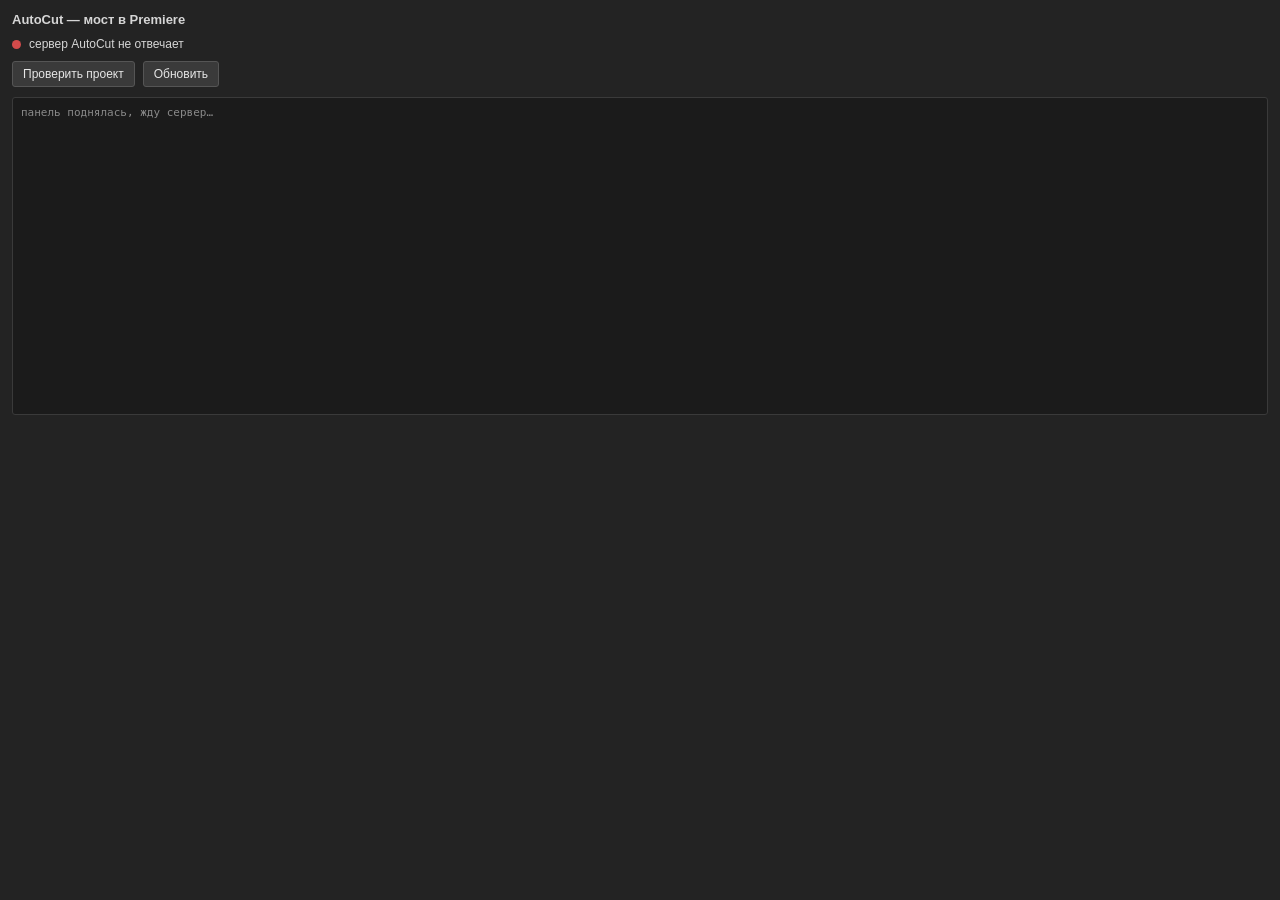
==== plugin/premiere_panel/index.html @ cd3033c9 "MCP-сервер AutoCut и мост в Premiere Pro AutoCut теперь говорит по MCP: агент (opencode, Claude Code" ====
<!DOCTYPE html>
<html>
<head>
  <meta charset="utf-8">
  <title>AutoCut</title>
  <style>
    body {
      font-family: "Adobe Clean", "Segoe UI", sans-serif;
      background: #232323; color: #d6d6d6; margin: 0; padding: 12px;
      font-size: 12px;
    }
    h1 { font-size: 13px; margin: 0 0 10px; font-weight: 600; }
    .row { display: flex; align-items: center; gap: 8px; margin-bottom: 10px; }
    .dot { width: 9px; height: 9px; border-radius: 50%; background: #7a7a7a; }
    .dot.on { background: #3ba55d; }
    .dot.off { background: #d24b4b; }
    #log {
      background: #1b1b1b; border: 1px solid #3a3a3a; border-radius: 3px;
      height: 300px; overflow-y: auto; padding: 8px;
      font-family: Consolas, monospace; font-size: 11px; white-space: pre-wrap;
    }
    .ok { color: #7fc98a; } .err { color: #e07a7a; } .dim { color: #8a8a8a; }
    button {
      background: #3a3a3a; color: #e6e6e6; border: 1px solid #555;
      border-radius: 3px; padding: 5px 10px; cursor: pointer; font-size: 12px;
    }
    button:hover { background: #4a4a4a; }
  </style>
</head>
<body>
  <h1>AutoCut — мост в Premiere</h1>
  <div class="row">
    <span class="dot" id="dot"></span>
    <span id="state">проверяю…</span>
  </div>
  <div class="row">
    <button id="btn-check">Проверить проект</button>
    <button id="btn-refresh">Обновить</button>
  </div>
  <div id="log"></div>
  <script src="panel.js"></script>
</body>
</html>
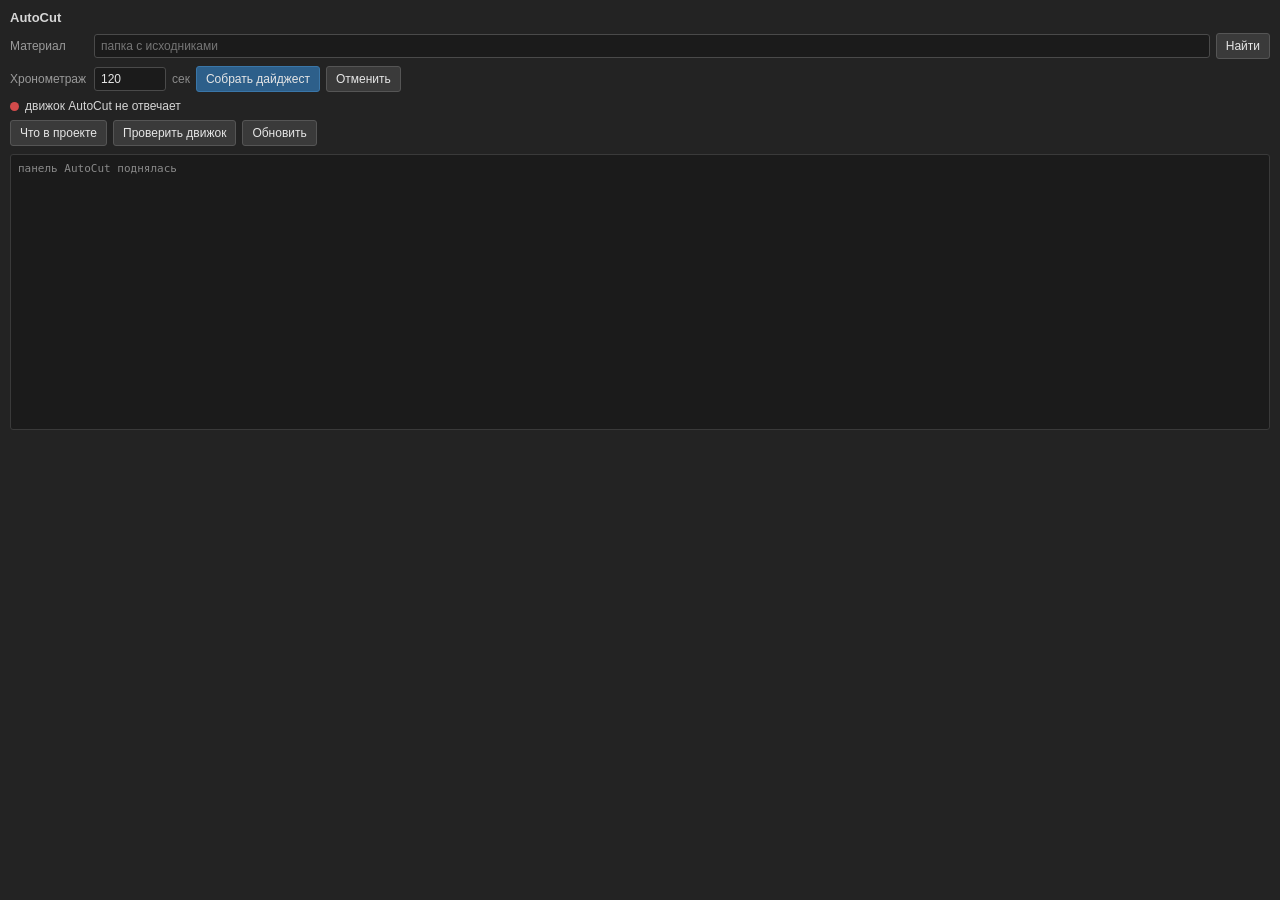
==== commit 8c4f16b1: "v1: панель Premiere, рекордер A2, очередь задач и доктор" ====
--- a/plugin/premiere_panel/index.html
+++ b/plugin/premiere_panel/index.html
@@ -1,4 +1,12 @@
 <!DOCTYPE html>
+<!--
+  Панель AutoCut для Premiere Pro.
+
+  Это интерфейс, а не мозг: тяжёлое (распознавание, описание кадров,
+  подбор) делает движок AutoCut, панель спрашивает его по HTTP и
+  показывает ход работы. Собранная рыба импортируется в проект
+  прямо отсюда — человеку не нужно ничего кликать в Premiere.
+-->
 <html>
 <head>
   <meta charset="utf-8">
@@ -6,38 +14,71 @@
   <style>
     body {
       font-family: "Adobe Clean", "Segoe UI", sans-serif;
-      background: #232323; color: #d6d6d6; margin: 0; padding: 12px;
+      background: #232323; color: #d6d6d6; margin: 0; padding: 10px;
       font-size: 12px;
     }
-    h1 { font-size: 13px; margin: 0 0 10px; font-weight: 600; }
-    .row { display: flex; align-items: center; gap: 8px; margin-bottom: 10px; }
+    h1 { font-size: 13px; margin: 0 0 8px; font-weight: 600; }
+    .row { display: flex; align-items: center; gap: 6px; margin-bottom: 7px; }
+    .row label { min-width: 78px; color: #9a9a9a; }
+    input[type=text] {
+      flex: 1; background: #1b1b1b; border: 1px solid #4a4a4a; color: #e6e6e6;
+      border-radius: 3px; padding: 4px 6px; font-size: 12px;
+    }
+    input[type=number] {
+      width: 58px; background: #1b1b1b; border: 1px solid #4a4a4a;
+      color: #e6e6e6; border-radius: 3px; padding: 4px 6px; font-size: 12px;
+    }
+    button {
+      background: #3a3a3a; color: #e6e6e6; border: 1px solid #555;
+      border-radius: 3px; padding: 5px 9px; cursor: pointer; font-size: 12px;
+    }
+    button:hover { background: #4a4a4a; }
+    button.main { background: #2d5f8a; border-color: #3a76a8; }
+    button.main:hover { background: #35709f; }
+    button:disabled { opacity: .45; cursor: default; }
     .dot { width: 9px; height: 9px; border-radius: 50%; background: #7a7a7a; }
     .dot.on { background: #3ba55d; }
     .dot.off { background: #d24b4b; }
     #log {
       background: #1b1b1b; border: 1px solid #3a3a3a; border-radius: 3px;
-      height: 300px; overflow-y: auto; padding: 8px;
+      height: 260px; overflow-y: auto; padding: 7px; margin-top: 8px;
       font-family: Consolas, monospace; font-size: 11px; white-space: pre-wrap;
     }
     .ok { color: #7fc98a; } .err { color: #e07a7a; } .dim { color: #8a8a8a; }
-    button {
-      background: #3a3a3a; color: #e6e6e6; border: 1px solid #555;
-      border-radius: 3px; padding: 5px 10px; cursor: pointer; font-size: 12px;
-    }
-    button:hover { background: #4a4a4a; }
+    .hint { color: #8a8a8a; margin: 4px 0 8px; }
   </style>
 </head>
 <body>
-  <h1>AutoCut — мост в Premiere</h1>
+  <h1>AutoCut</h1>
+
+  <div class="row">
+    <label>Материал</label>
+    <input type="text" id="folder" placeholder="папка с исходниками" />
+    <button id="btn-find">Найти</button>
+  </div>
+
+  <div class="row">
+    <label>Хронометраж</label>
+    <input type="number" id="target" value="120" />
+    <span class="dim">сек</span>
+    <button id="btn-digest" class="main">Собрать дайджест</button>
+    <button id="btn-cancel">Отменить</button>
+  </div>
+
   <div class="row">
     <span class="dot" id="dot"></span>
-    <span id="state">проверяю…</span>
+    <span id="state">проверяю движок…</span>
   </div>
+
   <div class="row">
-    <button id="btn-check">Проверить проект</button>
+    <button id="btn-check">Что в проекте</button>
+    <button id="btn-doctor">Проверить движок</button>
     <button id="btn-refresh">Обновить</button>
   </div>
+
+  <div class="hint" id="parts"></div>
   <div id="log"></div>
+
   <script src="panel.js"></script>
 </body>
 </html>
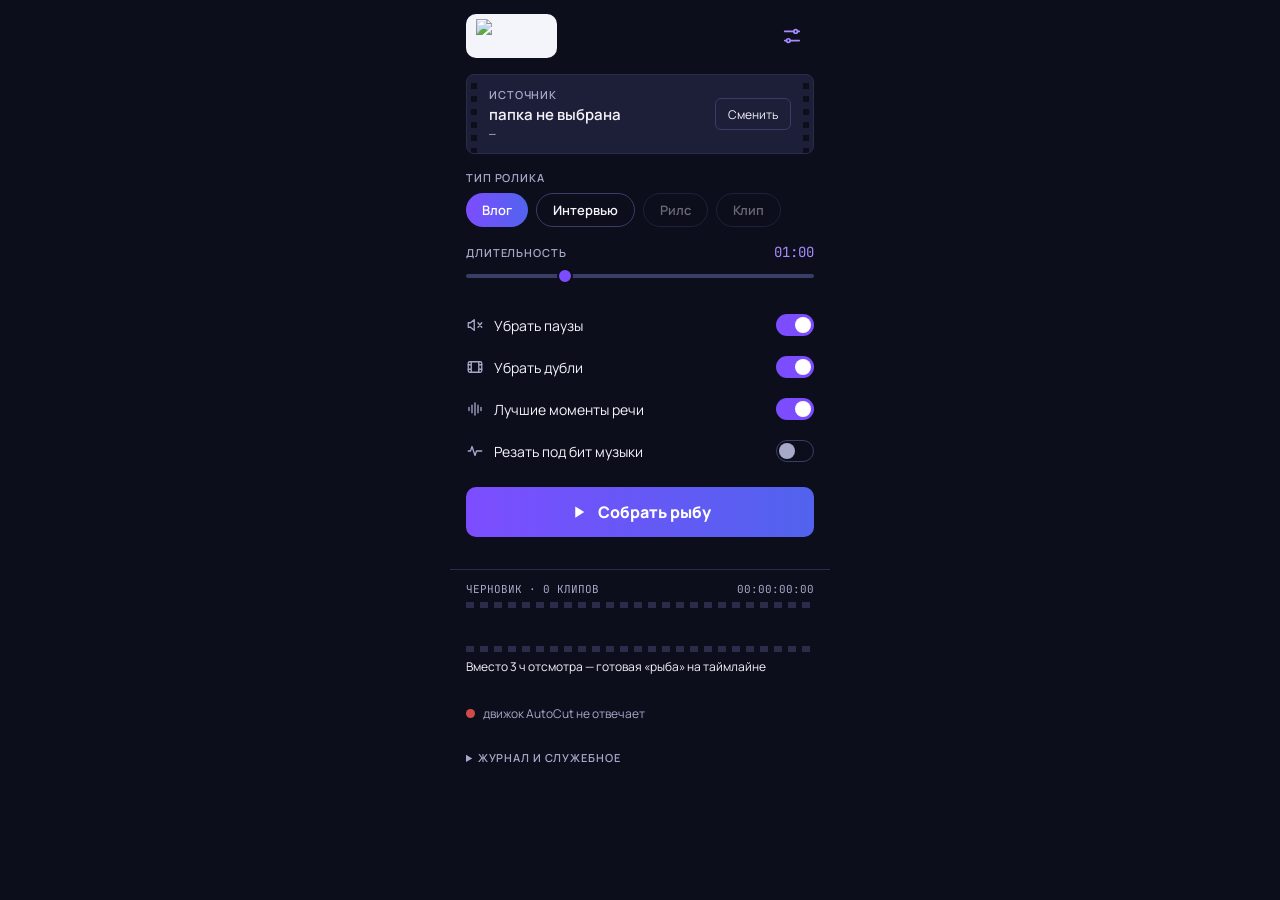
==== commit b744603e: "panel: new look from the brand mockup, live data, working toggles The user sent the brand mockup and" ====
--- a/plugin/premiere_panel/index.html
+++ b/plugin/premiere_panel/index.html
@@ -6,78 +6,364 @@
   подбор) делает движок AutoCut, панель спрашивает его по HTTP и
   показывает ход работы. Собранная рыба импортируется в проект
   прямо отсюда — человеку не нужно ничего кликать в Premiere.
+
+  Оформление повторяет макет бренда: тёмная панель, фиолетово-синий
+  градиент только на главной кнопке, чипы и тумблеры. Шрифты лежат
+  рядом (assets/fonts) — в Premiere панели нет интернета.
 -->
-<html>
+<html lang="ru">
 <head>
   <meta charset="utf-8">
   <title>AutoCut</title>
   <style>
+    /* --- шрифты: латиница и кириллица лежат в разных файлах --- */
+    @font-face {
+      font-family: 'Manrope';
+      src: url('assets/fonts/Manrope-400-latin.woff2') format('woff2');
+      font-weight: 400 800; font-style: normal; font-display: swap;
+      unicode-range: U+0000-00FF, U+0131, U+0152-0153, U+02BB-02BC, U+02C6, U+02DA, U+02DC, U+0304, U+0308, U+0329, U+2000-206F, U+20AC, U+2122, U+2191, U+2193, U+2212, U+2215, U+FEFF, U+FFFD;
+    }
+    @font-face {
+      font-family: 'Manrope';
+      src: url('assets/fonts/Manrope-400-cyrillic.woff2') format('woff2');
+      font-weight: 400 800; font-style: normal; font-display: swap;
+      unicode-range: U+0301, U+0400-045F, U+0490-0491, U+04B0-04B1, U+2116;
+    }
+    @font-face {
+      font-family: 'JetBrains Mono';
+      src: url('assets/fonts/JetBrainsMono-400-latin.woff2') format('woff2');
+      font-weight: 400 800; font-style: normal; font-display: swap;
+      unicode-range: U+0000-00FF, U+0131, U+0152-0153, U+02BB-02BC, U+02C6, U+02DA, U+02DC, U+0304, U+0308, U+0329, U+2000-206F, U+20AC, U+2122, U+2191, U+2193, U+2212, U+2215, U+FEFF, U+FFFD;
+    }
+    @font-face {
+      font-family: 'JetBrains Mono';
+      src: url('assets/fonts/JetBrainsMono-400-cyrillic.woff2') format('woff2');
+      font-weight: 400 800; font-style: normal; font-display: swap;
+      unicode-range: U+0301, U+0400-045F, U+0490-0491, U+04B0-04B1, U+2116;
+    }
+
+    :root {
+      --ink: #0D0E1C;
+      --panel: #16172B;
+      --panel2: #1D1E38;
+      --line: #2A2C4A;
+      --line2: #3A3D66;
+      --text: #F4F4FB;
+      --dim: #A6A9C8;
+      --violet: #7C4DFF;
+      --blue: #4D8DFF;
+      --grad: linear-gradient(90deg, #7C4DFF, #5163EE);
+    }
+
+    * { box-sizing: border-box; }
+    html, body { margin: 0; padding: 0; }
     body {
-      font-family: "Adobe Clean", "Segoe UI", sans-serif;
-      background: #232323; color: #d6d6d6; margin: 0; padding: 10px;
-      font-size: 12px;
-    }
-    h1 { font-size: 13px; margin: 0 0 8px; font-weight: 600; }
-    .row { display: flex; align-items: center; gap: 6px; margin-bottom: 7px; }
-    .row label { min-width: 78px; color: #9a9a9a; }
-    input[type=text] {
-      flex: 1; background: #1b1b1b; border: 1px solid #4a4a4a; color: #e6e6e6;
-      border-radius: 3px; padding: 4px 6px; font-size: 12px;
-    }
-    input[type=number] {
-      width: 58px; background: #1b1b1b; border: 1px solid #4a4a4a;
-      color: #e6e6e6; border-radius: 3px; padding: 4px 6px; font-size: 12px;
-    }
-    button {
-      background: #3a3a3a; color: #e6e6e6; border: 1px solid #555;
-      border-radius: 3px; padding: 5px 9px; cursor: pointer; font-size: 12px;
-    }
-    button:hover { background: #4a4a4a; }
-    button.main { background: #2d5f8a; border-color: #3a76a8; }
-    button.main:hover { background: #35709f; }
-    button:disabled { opacity: .45; cursor: default; }
-    .dot { width: 9px; height: 9px; border-radius: 50%; background: #7a7a7a; }
-    .dot.on { background: #3ba55d; }
-    .dot.off { background: #d24b4b; }
+      background: var(--ink);
+      color: var(--text);
+      font-family: 'Manrope', 'Segoe UI', sans-serif;
+      font-size: 14px;
+      -webkit-font-smoothing: antialiased;
+    }
+    button { font-family: inherit; cursor: pointer; }
+    .mono { font-family: 'JetBrains Mono', Consolas, monospace; }
+
+    .panel {
+      max-width: 380px;
+      margin: 0 auto;
+      padding: 14px 16px 0;
+      display: flex;
+      flex-direction: column;
+      gap: 16px;
+    }
+    .label {
+      font-size: 11px; letter-spacing: 0.08em; color: var(--dim);
+      font-weight: 600;
+    }
+
+    /* --- шапка --- */
+    header { display: flex; align-items: center; }
+    /* Логотип: подпись в знаке тёмная, на тёмной панели её не видно —
+       поэтому знак лежит на светлой плашке, как на макете в карточке. */
+    header .logo-box {
+      background: #F4F4FB; border-radius: 10px; padding: 5px 10px;
+      display: flex; align-items: center;
+    }
+    header .logo { height: 34px; width: auto; display: block; }
+    header .spacer { flex: 1; }
+    .icon-btn {
+      width: 44px; height: 44px; background: none; border: 0;
+      display: flex; align-items: center; justify-content: center;
+    }
+
+    /* --- карточка источника с перфорацией киноплёнки --- */
+    .source-card {
+      background: var(--panel2); border: 1px solid var(--line);
+      border-radius: 8px; display: flex; align-items: stretch;
+      overflow: hidden;
+    }
+    .film { width: 14px; flex: none; display: flex; }
+    .film::before {
+      content: ""; width: 6px; height: 100%; margin: 8px auto;
+      background: repeating-linear-gradient(to bottom,
+        var(--ink) 0 6px, transparent 6px 13px);
+    }
+    .source-body {
+      flex: 1; min-width: 0; padding: 12px 8px;
+      display: flex; align-items: center; gap: 10px;
+    }
+    .source-text { flex: 1; min-width: 0; }
+    .source-name {
+      font-size: 15px; font-weight: 600; margin-top: 2px;
+      overflow: hidden; text-overflow: ellipsis; white-space: nowrap;
+    }
+    .source-meta { font-size: 11px; color: var(--dim); margin-top: 2px; }
+    .ghost {
+      height: 32px; padding: 0 12px; border-radius: 6px;
+      border: 1px solid var(--line2); background: none;
+      color: var(--text); font-size: 12px; flex: none;
+    }
+    .ghost:hover { border-color: var(--dim); }
+
+    /* --- чипы типа ролика --- */
+    .chips { display: flex; gap: 8px; flex-wrap: wrap; margin-top: 8px; }
+    .chip {
+      height: 34px; padding: 0 16px; border-radius: 17px;
+      border: 1px solid var(--line2); background: none;
+      color: var(--text); font-size: 13px; font-weight: 600;
+    }
+    .chip.active {
+      border: 0; background: var(--grad); color: #FFFFFF;
+    }
+    .chip:disabled { opacity: .4; cursor: default; }
+
+    /* --- длительность --- */
+    .row-label {
+      display: flex; justify-content: space-between; align-items: baseline;
+      margin-bottom: 6px;
+    }
+    .row-label .mono { font-size: 14px; color: #A98BFF; }
+    input[type=range] {
+      width: 100%; margin: 0; background: transparent;
+      -webkit-appearance: none; appearance: none; height: 18px;
+    }
+    input[type=range]::-webkit-slider-runnable-track {
+      height: 4px; border-radius: 2px; background: var(--line2);
+    }
+    input[type=range]::-webkit-slider-thumb {
+      -webkit-appearance: none; appearance: none;
+      width: 16px; height: 16px; margin-top: -6px; border-radius: 50%;
+      background: var(--violet); border: 2px solid var(--ink);
+    }
+    input[type=range]:disabled::-webkit-slider-thumb { background: var(--line2); }
+
+    /* --- тумблеры --- */
+    .toggles { display: flex; flex-direction: column; gap: 2px; }
+    .switch-row {
+      display: flex; align-items: center; gap: 10px; height: 40px;
+    }
+    .switch-row .name { flex: 1; font-size: 14px; }
+    .switch {
+      width: 38px; height: 22px; border: 0; border-radius: 11px;
+      background: var(--violet); position: relative; padding: 0; flex: none;
+    }
+    .switch span {
+      position: absolute; top: 3px; left: 19px; width: 16px; height: 16px;
+      border-radius: 8px; background: #FFFFFF; transition: left .12s;
+    }
+    .switch.off { background: none; border: 1px solid var(--line2); }
+    .switch.off span { top: 2px; left: 2px; background: var(--dim); }
+
+    /* --- главная кнопка --- */
+    .btn-main {
+      height: 50px; border: 0; border-radius: 10px; background: var(--grad);
+      color: #FFFFFF; font-size: 16px; font-weight: 800;
+      display: flex; align-items: center; justify-content: center; gap: 10px;
+    }
+    .btn-main:hover { filter: brightness(1.08); }
+    .btn-main:disabled { opacity: .5; cursor: default; filter: none; }
+
+    /* --- футер с черновиком --- */
+    .draft {
+      margin: 16px -16px 0; border-top: 1px solid var(--line);
+      background: var(--ink); padding: 12px 16px 14px;
+      display: flex; flex-direction: column; gap: 6px;
+    }
+    .draft-head {
+      display: flex; justify-content: space-between;
+      font-size: 11px; color: var(--dim);
+    }
+    .ruler {
+      height: 6px;
+      background: repeating-linear-gradient(90deg,
+        var(--line) 0 8px, transparent 8px 14px);
+    }
+    .timeline { display: flex; gap: 3px; height: 26px; }
+    .timeline div { border-radius: 3px; background: var(--violet); min-width: 3px; }
+    .draft-note { font-size: 12px; color: var(--text); }
+
+    /* --- служебное: журнал и кнопки --- */
+    .service { margin: 12px 0 16px; }
+    .service summary {
+      cursor: pointer; font-size: 11px; letter-spacing: .08em;
+      color: var(--dim); font-weight: 600; outline: none;
+    }
+    .service-btns { display: flex; gap: 6px; flex-wrap: wrap; margin: 8px 0; }
+    .service-btns button {
+      background: var(--panel); color: var(--dim); border: 1px solid var(--line);
+      border-radius: 6px; padding: 4px 8px; font-size: 11px;
+    }
+    .service-btns button:hover { color: var(--text); border-color: var(--line2); }
     #log {
-      background: #1b1b1b; border: 1px solid #3a3a3a; border-radius: 3px;
-      height: 260px; overflow-y: auto; padding: 7px; margin-top: 8px;
-      font-family: Consolas, monospace; font-size: 11px; white-space: pre-wrap;
-    }
-    .ok { color: #7fc98a; } .err { color: #e07a7a; } .dim { color: #8a8a8a; }
-    .hint { color: #8a8a8a; margin: 4px 0 8px; }
+      background: var(--panel); border: 1px solid var(--line); border-radius: 6px;
+      height: 200px; overflow-y: auto; padding: 7px; margin-top: 8px;
+      font-family: 'JetBrains Mono', Consolas, monospace; font-size: 11px;
+      white-space: pre-wrap;
+    }
+    .ok { color: #7FC98A; } .err { color: #E07A7A; } .dim { color: var(--dim); }
+    .hint { color: var(--dim); font-size: 11px; margin: 4px 0 8px; }
+
+    /* --- служебное состояние (движок, ошибки) --- */
+    .status {
+      display: flex; align-items: center; gap: 8px;
+      font-size: 12px; color: var(--dim);
+    }
+    .dot { width: 9px; height: 9px; border-radius: 50%; background: #7A7A7A; flex: none; }
+    .dot.on { background: #3BA55D; }
+    .dot.off { background: #D24B4B; }
+    #folder { display: none; }
   </style>
 </head>
 <body>
-  <h1>AutoCut</h1>
-
-  <div class="row">
-    <label>Материал</label>
-    <input type="text" id="folder" placeholder="папка с исходниками" />
-    <button id="btn-find">Найти</button>
+  <div class="panel">
+
+    <header>
+      <div class="logo-box">
+        <img class="logo" src="assets/logo.png" alt="AutoCut">
+      </div>
+      <div class="spacer"></div>
+      <button class="icon-btn" id="btn-settings" title="Настройки сборки">
+        <svg width="22" height="22" viewBox="0 0 24 24" fill="none"
+             stroke-width="1.75" stroke-linecap="round" stroke-linejoin="round" aria-hidden="true">
+          <g stroke="#A98BFF">
+            <path d="M4 7h10M18 7h2M4 17h2M10 17h10"></path>
+            <circle cx="16" cy="7" r="2"></circle>
+            <circle cx="8" cy="17" r="2"></circle>
+          </g>
+        </svg>
+      </button>
+    </header>
+
+    <svg width="0" height="0" style="position:absolute" aria-hidden="true">
+      <defs>
+        <linearGradient id="b-g" gradientUnits="userSpaceOnUse" x1="2" y1="2" x2="22" y2="22">
+          <stop offset="0" stop-color="#A98BFF"></stop>
+          <stop offset="1" stop-color="#5E9BFF"></stop>
+        </linearGradient>
+      </defs>
+      <symbol id="b-sliders" viewBox="0 0 24 24"><path d="M4 7h10M18 7h2M4 17h2M10 17h10"></path><circle cx="16" cy="7" r="2"></circle><circle cx="8" cy="17" r="2"></circle></symbol>
+      <symbol id="b-mute" viewBox="0 0 24 24"><path d="M11 5 6 9H3v6h3l5 4zM16 9l5 6M21 9l-5 6"></path></symbol>
+      <symbol id="b-clip" viewBox="0 0 24 24"><rect x="3" y="5" width="18" height="14" rx="2"></rect><path d="M7 5v14M17 5v14M3 9h4M3 15h4M17 9h4M17 15h4"></path></symbol>
+      <symbol id="b-wave" viewBox="0 0 24 24"><path d="M4 10v4M8 7v10M12 4v16M16 7v10M20 10v4"></path></symbol>
+      <symbol id="b-beat" viewBox="0 0 24 24"><path d="M3 12h3l2-6 4 12 2-6h7"></path></symbol>
+    </svg>
+
+    <div class="source-card">
+      <div class="film"></div>
+      <div class="source-body">
+        <div class="source-text">
+          <div class="label">ИСТОЧНИК</div>
+          <div class="source-name" id="source-name">папка не выбрана</div>
+          <div class="source-meta mono" id="source-meta">—</div>
+        </div>
+        <button class="ghost" id="btn-find">Сменить</button>
+      </div>
+      <div class="film"></div>
+    </div>
+    <input type="text" id="folder" placeholder="папка с исходниками">
+
+    <div>
+      <div class="label">ТИП РОЛИКА</div>
+      <div class="chips" id="chips">
+        <button class="chip active" data-kind="digest">Влог</button>
+        <button class="chip" data-kind="interview">Интервью</button>
+        <button class="chip" data-kind="reels" disabled title="пакет настроек ещё не описан">Рилс</button>
+        <button class="chip" data-kind="clip" disabled title="пакет настроек ещё не описан">Клип</button>
+      </div>
+    </div>
+
+    <div>
+      <div class="row-label">
+        <span class="label">ДЛИТЕЛЬНОСТЬ</span>
+        <span class="mono" id="dur-value">01:00</span>
+      </div>
+      <input type="range" id="target" min="15" max="180" value="60">
+    </div>
+
+    <div class="toggles">
+      <div class="switch-row">
+        <svg width="18" height="18" viewBox="0 0 24 24" fill="none" stroke="#A6A9C8"
+             stroke-width="1.75" stroke-linecap="round" stroke-linejoin="round" aria-hidden="true">
+          <use href="#b-mute" width="24" height="24"></use></svg>
+        <div class="name">Убрать паузы</div>
+        <button class="switch" data-flag="cut_pauses" role="switch" aria-checked="true"><span></span></button>
+      </div>
+      <div class="switch-row">
+        <svg width="18" height="18" viewBox="0 0 24 24" fill="none" stroke="#A6A9C8"
+             stroke-width="1.75" stroke-linecap="round" stroke-linejoin="round" aria-hidden="true">
+          <use href="#b-clip" width="24" height="24"></use></svg>
+        <div class="name">Убрать дубли</div>
+        <button class="switch" data-flag="cut_duplicates" role="switch" aria-checked="true"><span></span></button>
+      </div>
+      <div class="switch-row">
+        <svg width="18" height="18" viewBox="0 0 24 24" fill="none" stroke="#A6A9C8"
+             stroke-width="1.75" stroke-linecap="round" stroke-linejoin="round" aria-hidden="true">
+          <use href="#b-wave" width="24" height="24"></use></svg>
+        <div class="name">Лучшие моменты речи</div>
+        <button class="switch" data-flag="best_speech" role="switch" aria-checked="true"><span></span></button>
+      </div>
+      <div class="switch-row">
+        <svg width="18" height="18" viewBox="0 0 24 24" fill="none" stroke="#A6A9C8"
+             stroke-width="1.75" stroke-linecap="round" stroke-linejoin="round" aria-hidden="true">
+          <use href="#b-beat" width="24" height="24"></use></svg>
+        <div class="name">Резать под бит музыки</div>
+        <button class="switch off" data-flag="cut_to_beat" role="switch" aria-checked="false"><span></span></button>
+      </div>
+    </div>
+
+    <button class="btn-main" id="btn-digest">
+      <svg width="18" height="18" viewBox="0 0 24 24" aria-hidden="true"><path d="M7 4.5v15l12-7.5z" fill="#FFFFFF"></path></svg>
+      Собрать рыбу
+    </button>
+
+    <div class="draft">
+      <div class="draft-head mono">
+        <span id="draft-title">ЧЕРНОВИК · 0 КЛИПОВ</span>
+        <span id="draft-time">00:00:00:00</span>
+      </div>
+      <div class="ruler"></div>
+      <div class="timeline" id="draft-timeline"></div>
+      <div class="ruler"></div>
+      <div class="draft-note" id="draft-note">Вместо 3 ч отсмотра — готовая «рыба» на таймлайне</div>
+    </div>
+
+    <div class="status">
+      <span class="dot" id="dot"></span>
+      <span id="state">проверяю движок…</span>
+    </div>
+
+    <details class="service">
+      <summary>ЖУРНАЛ И СЛУЖЕБНОЕ</summary>
+      <div class="service-btns">
+        <button id="btn-check">Что в проекте</button>
+        <button id="btn-doctor">Проверить движок</button>
+        <button id="btn-refresh">Обновить</button>
+        <button id="btn-cancel">Отменить задачу</button>
+      </div>
+      <div class="hint" id="parts"></div>
+      <div id="log"></div>
+    </details>
+
   </div>
-
-  <div class="row">
-    <label>Хронометраж</label>
-    <input type="number" id="target" value="120" />
-    <span class="dim">сек</span>
-    <button id="btn-digest" class="main">Собрать дайджест</button>
-    <button id="btn-cancel">Отменить</button>
-  </div>
-
-  <div class="row">
-    <span class="dot" id="dot"></span>
-    <span id="state">проверяю движок…</span>
-  </div>
-
-  <div class="row">
-    <button id="btn-check">Что в проекте</button>
-    <button id="btn-doctor">Проверить движок</button>
-    <button id="btn-refresh">Обновить</button>
-  </div>
-
-  <div class="hint" id="parts"></div>
-  <div id="log"></div>
 
   <script src="panel.js"></script>
 </body>
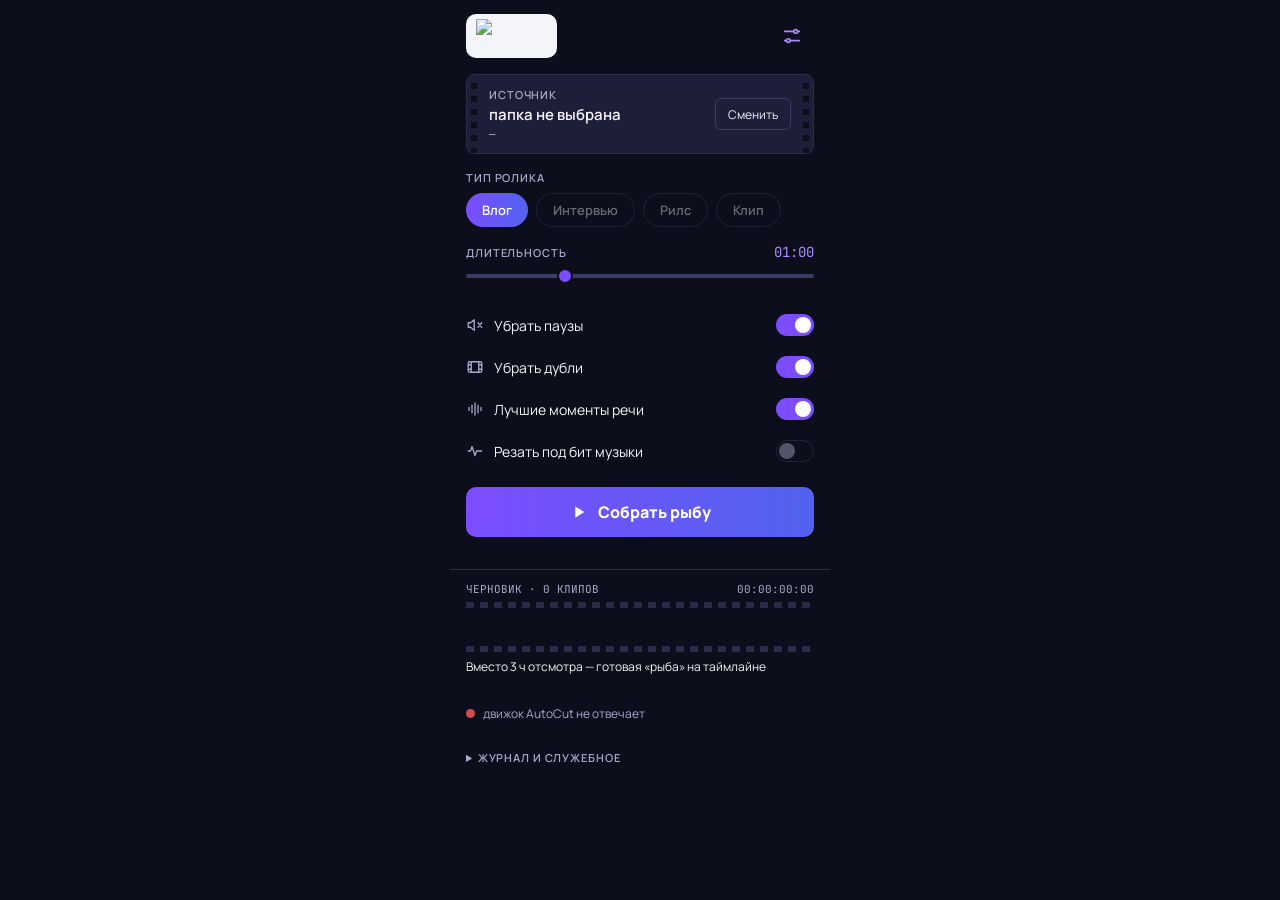
==== commit ebeb924d: "panel: disable the toggles that do not work yet The "cut to beat" toggle did nothing: the engine acc" ====
--- a/plugin/premiere_panel/index.html
+++ b/plugin/premiere_panel/index.html
@@ -172,6 +172,8 @@
     }
     .switch.off { background: none; border: 1px solid var(--line2); }
     .switch.off span { top: 2px; left: 2px; background: var(--dim); }
+    /* Выключенный тумблер: гасим, чтобы не ждали работающей фичи. */
+    .switch:disabled { opacity: .45; cursor: default; }
 
     /* --- главная кнопка --- */
     .btn-main {
@@ -285,7 +287,8 @@
       <div class="label">ТИП РОЛИКА</div>
       <div class="chips" id="chips">
         <button class="chip active" data-kind="digest">Влог</button>
-        <button class="chip" data-kind="interview">Интервью</button>
+        <button class="chip" data-kind="interview" disabled
+                title="отдельный пайплайн интервью: пока не заводит рыбу, импорт не сработает">Интервью</button>
         <button class="chip" data-kind="reels" disabled title="пакет настроек ещё не описан">Рилс</button>
         <button class="chip" data-kind="clip" disabled title="пакет настроек ещё не описан">Клип</button>
       </div>
@@ -326,7 +329,8 @@
              stroke-width="1.75" stroke-linecap="round" stroke-linejoin="round" aria-hidden="true">
           <use href="#b-beat" width="24" height="24"></use></svg>
         <div class="name">Резать под бит музыки</div>
-        <button class="switch off" data-flag="cut_to_beat" role="switch" aria-checked="false"><span></span></button>
+        <button class="switch off" data-flag="cut_to_beat" role="switch" aria-checked="false" disabled
+                title="в разработке: детект битов и привязка нарезки к ритму"><span></span></button>
       </div>
     </div>
 
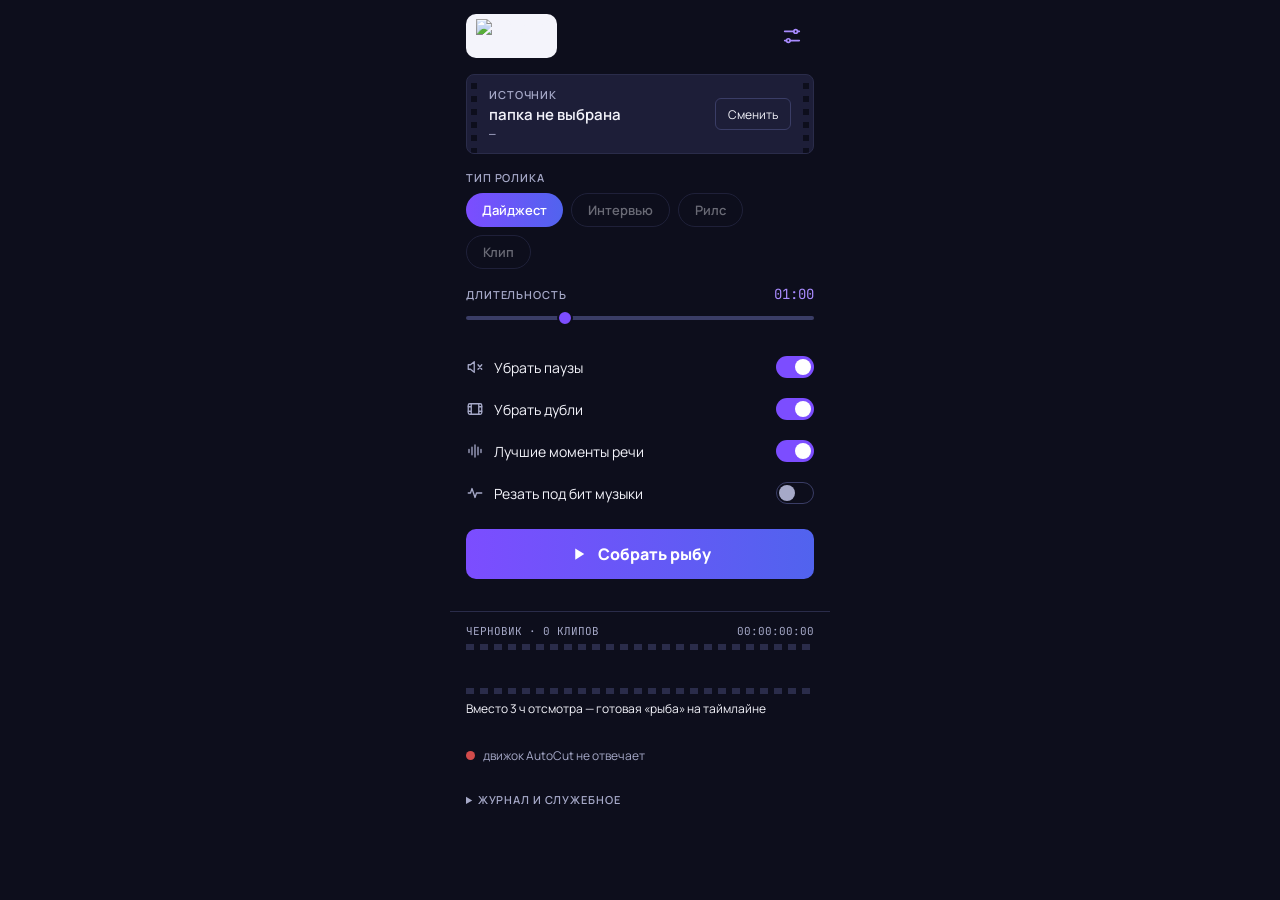
==== commit 54e930a2: "digest: cut the montage to the beat of the music The panel toggle "cut to the beat" was a promise wi" ====
--- a/plugin/premiere_panel/index.html
+++ b/plugin/premiere_panel/index.html
@@ -199,8 +199,8 @@
       background: repeating-linear-gradient(90deg,
         var(--line) 0 8px, transparent 8px 14px);
     }
-    .timeline { display: flex; gap: 3px; height: 26px; }
-    .timeline div { border-radius: 3px; background: var(--violet); min-width: 3px; }
+    .timeline { position: relative; display: block; height: 26px; }
+    .timeline div { position: absolute; top: 0; height: 100%; border-radius: 3px; background: var(--violet); min-width: 2px; }
     .draft-note { font-size: 12px; color: var(--text); }
 
     /* --- служебное: журнал и кнопки --- */
@@ -286,7 +286,7 @@
     <div>
       <div class="label">ТИП РОЛИКА</div>
       <div class="chips" id="chips">
-        <button class="chip active" data-kind="digest">Влог</button>
+        <button class="chip active" data-kind="digest">Дайджест</button>
         <button class="chip" data-kind="interview" disabled
                 title="отдельный пайплайн интервью: пока не заводит рыбу, импорт не сработает">Интервью</button>
         <button class="chip" data-kind="reels" disabled title="пакет настроек ещё не описан">Рилс</button>
@@ -329,8 +329,7 @@
              stroke-width="1.75" stroke-linecap="round" stroke-linejoin="round" aria-hidden="true">
           <use href="#b-beat" width="24" height="24"></use></svg>
         <div class="name">Резать под бит музыки</div>
-        <button class="switch off" data-flag="cut_to_beat" role="switch" aria-checked="false" disabled
-                title="в разработке: детект битов и привязка нарезки к ритму"><span></span></button>
+        <button class="switch off" data-flag="cut_to_beat" role="switch" aria-checked="false"><span></span></button>
       </div>
     </div>
 
